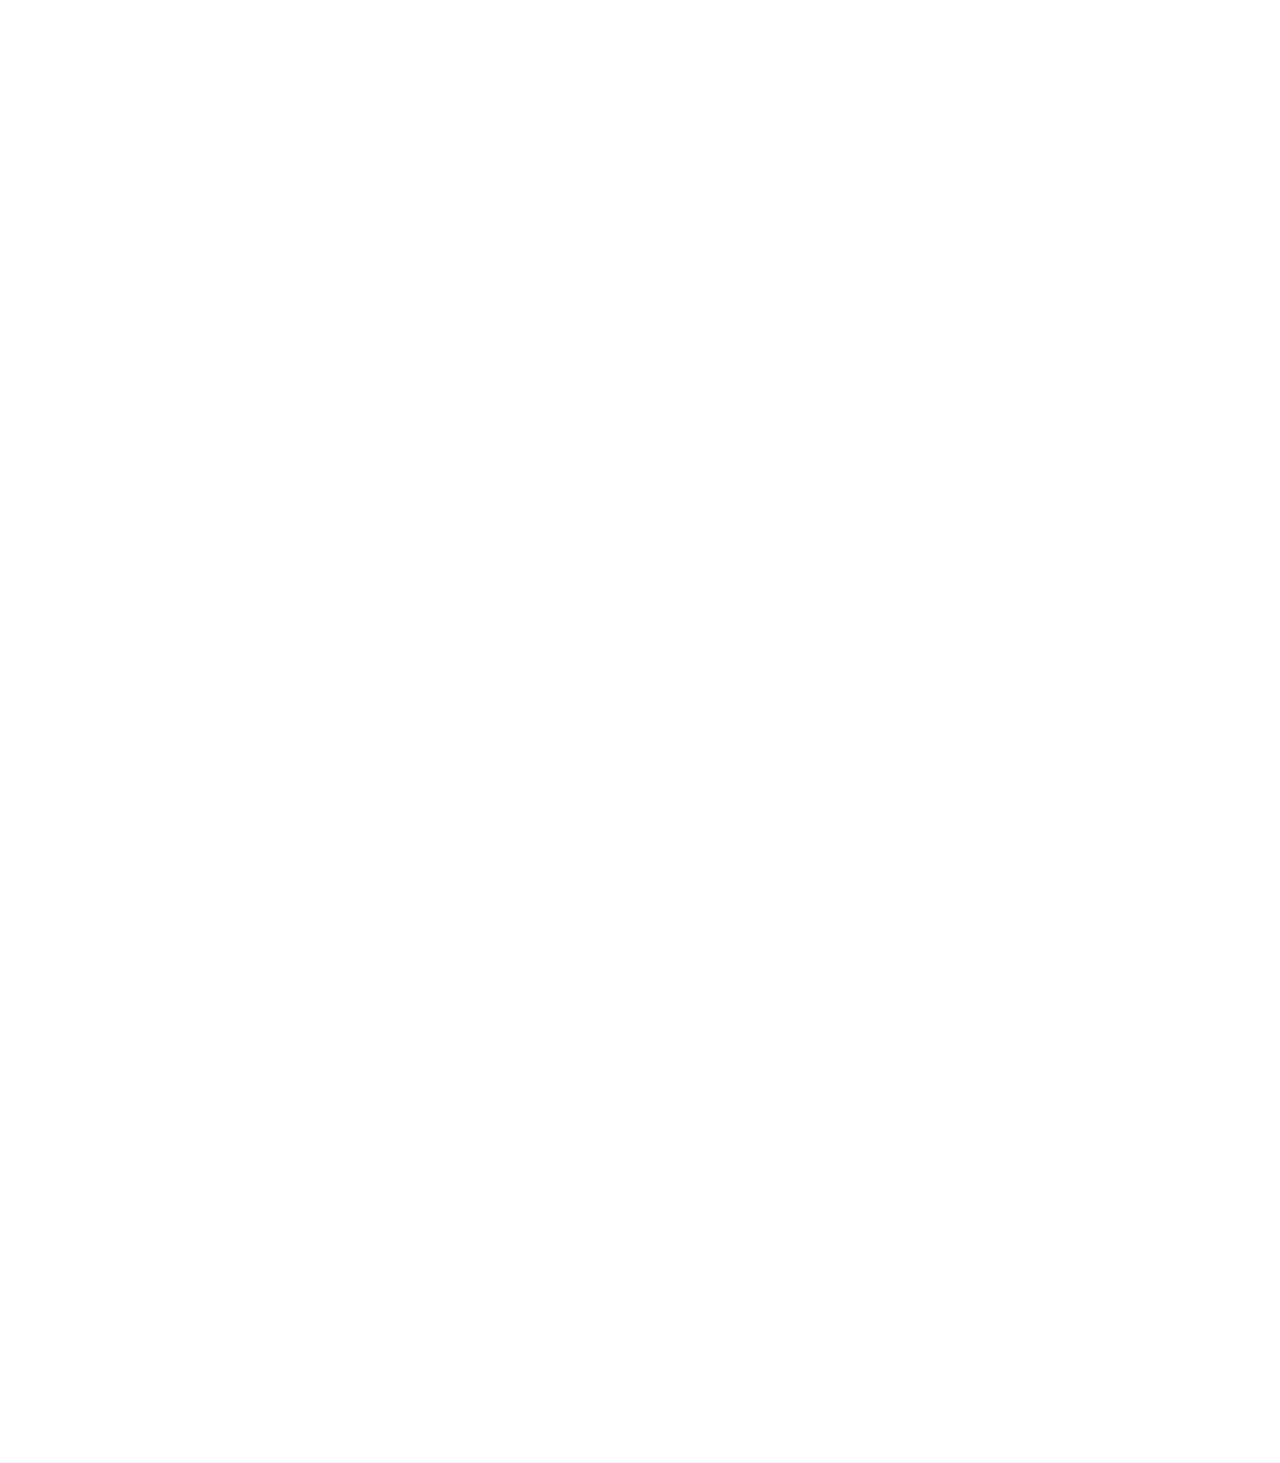
==== cinema/film1.html @ d442d600 "page parameters task" ====
<!DOCTYPE html>
<html lang="en">
  <head>
    <meta charset="UTF-8" />
    <meta http-equiv="X-UA-Compatible" content="IE=edge" />
    <meta name="viewport" content="width=device-width, initial-scale=1.0" />
    <script async src="../js/index.js" type="text/javascript"></script>
    <link rel="stylesheet" href="css/film.css ">
    <title>Film1</title>
  </head>
  <body>
    <div class="display">
        
    </div>
  </body>
</html>
---- cinema/css/film.css ----
@import url('https://fonts.googleapis.com/css2?family=Inter:wght@100..900&display=swap');
* {
    margin: 0 auto ;
    padding:0 auto;
}

body{
    background-color: rgb(227, 214, 240);
    max-width: 100%;
    max-height: 100%;
}
.display{
    background-color:rgba(255, 255, 255, 1) ;
    width: 1440px;
    height: 1463.14px;  
}
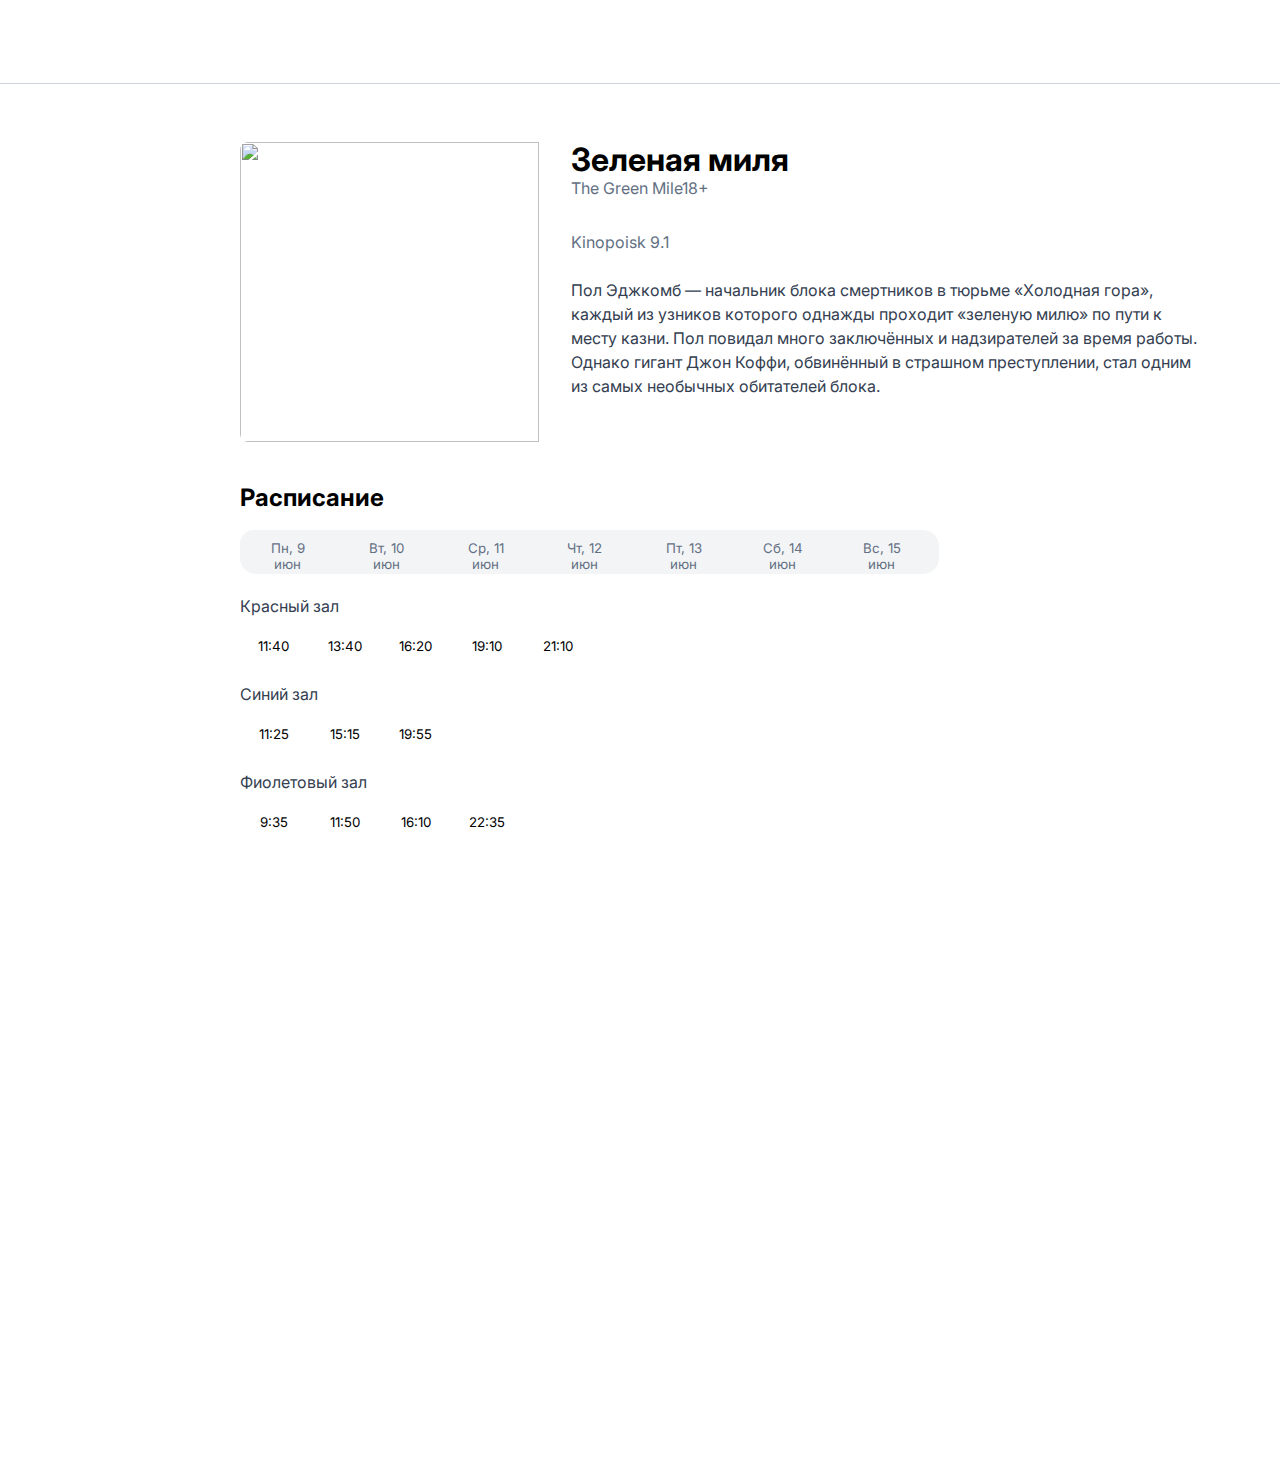
==== commit fa38189d: "add new" ====
--- a/cinema/film1.html
+++ b/cinema/film1.html
@@ -1,16 +1,99 @@
 <!DOCTYPE html>
 <html lang="en">
-  <head>
+
+<head>
     <meta charset="UTF-8" />
     <meta http-equiv="X-UA-Compatible" content="IE=edge" />
     <meta name="viewport" content="width=device-width, initial-scale=1.0" />
     <script async src="../js/index.js" type="text/javascript"></script>
     <link rel="stylesheet" href="css/film.css ">
     <title>Film1</title>
-  </head>
-  <body>
+</head>
+
+<body>
     <div class="display">
-        
+        <div class="header">
+
+            <div class="first_block">
+
+                <div class="element">
+                    <a href="#"><img src="img/shiftcinema.svg" style="padding-right: 20px; " alt=""></a>
+                    <a href="#"><img src="img/profile.svg" style="padding-right: 20px; " alt=""></a>
+                    <a href="#"><img src="img/ticket.svg" style="padding-right: 484px; " alt=""></a>
+                    <a href="#"><img src="img/exit.svg" alt=""></a>
+                </div>
+            </div>
+        </div>
+        <div class="back">
+            <a href="#"><img src="img/back.png" alt=""></a>
+        </div>
+
+
+        <div class="page">
+            <div class="film">
+                <img src="img/film_1.webp" alt="">
+                <div class="information">
+                    <h1>Зеленая миля</h1>
+                    <p class="subtitle">The Green Mile18+</p>
+                    <div class="rate">
+                        <img src="img/goldstar.svg" alt="">
+                        <img src="img/goldstar.svg" alt="">
+                        <img src="img/goldstar.svg" alt="">
+                        <img src="img/goldstar.svg" alt="">
+                        <img src="img/goldstar.svg" alt="">
+                        <p class="subtitle">Kinopoisk 9.1</p>
+                    </div>
+                    <div class="opisanie">
+                        <p class="text">Пол Эджкомб — начальник блока смертников в тюрьме «Холодная гора», каждый из
+                            узников которого однажды проходит «зеленую милю» по пути к месту казни. Пол повидал много
+                            заключённых и надзирателей за время работы. Однако гигант Джон Коффи, обвинённый в страшном
+                            преступлении, стал одним из самых необычных обитателей блока.</p>
+                    </div>
+                </div>
+            </div>
+
+            <div class="timetable">
+                <h2>Расписание</h2>
+                <div class="timetable1">
+                    <div class="week">
+                        <button class="day">Пн, 9 июн</button>
+                        <button class="day">Вт, 10 июн</button>
+                        <button class="day">Ср, 11 июн</button>
+                        <button class="day">Чт, 12 июн</button>
+                        <button class="day">Пт, 13 июн</button>
+                        <button class="day">Сб, 14 июн</button>
+                        <button class="day">Вс, 15 июн</button>
+                    </div>
+                    <div class="time">
+                        <div class="room1">
+                            <p class="room">Красный зал</p>
+                            <button class="clock">11:40</button>
+                            <button class="clock">13:40</button>
+                            <button class="clock">16:20</button>
+                            <button class="clock">19:10</button>
+                            <button class="clock">21:10</button>
+                        </div>
+                        <div class="room1">
+                            <p class="room">Cиний зал</p>
+                            <button class="clock">11:25</button>
+                            <button class="clock">15:15</button>
+                            <button class="clock">19:55</button>
+                        </div>
+                        <div class="room1">
+                            <p class="room">Фиолетовый зал</p>
+                            <button class="clock">9:35</button>
+                            <button class="clock">11:50</button>
+                            <button class="clock">16:10</button>
+                            <button class="clock">22:35</button>
+                        </div>
+                        
+
+                    </div>
+
+                </div>
+            </div>
+        </div>
     </div>
-  </body>
+</body>
+
 </html>--- a/cinema/css/film.css
+++ b/cinema/css/film.css
@@ -13,4 +13,153 @@
     background-color:rgba(255, 255, 255, 1) ;
     width: 1440px;
     height: 1463.14px;  
+}
+.header {
+    height: 83.14px; 
+    max-width: 1440px; 
+    border-bottom: 1px solid #CED2DA; 
+}
+
+.first_block { 
+    
+    justify-content: space-between; 
+    max-width: 960px; 
+    height: 39.14px; 
+    padding-top: 22px;
+    padding-bottom: 22px;
+} 
+.back{
+    padding-top: 16px;
+    padding-bottom: 24px;
+    gap: 16px;
+
+}
+ .page{
+    width: 100%;
+    height: 1308px;
+ }
+ .film{
+    display: flex;
+    justify-content: space-between;
+    width: 960px;
+    height: 300px;
+ }
+ .film>img{
+    width: 298.67px;
+    height: 300px;
+    border-radius: 8px;
+    padding-right: 32px;
+ }
+ .information{  
+    width: 629px;
+    height: 300px;
+ }
+ .information>h1{
+    font-family: Inter;
+    font-weight: 700px;
+    size: 32px;
+    line-height: 36px;
+ }
+ .subtitle{
+    font-family: Inter;
+    font-weight: 400px;
+    size: 14px;
+    line-height: 20px;
+    color: rgba(99, 112, 131, 1);
+ }
+.rate{
+    width: 629px;
+    height: 48px;
+    padding-top: 16px;
+    padding-bottom: 16px; 
+}
+.opisanie{
+    width: 629px;
+    height: 160px;
+}
+.text{
+    font-family: Inter;
+    font-weight: 400px;
+    size: 16px;
+    line-height: 24px;
+    color: rgba(52, 64, 81, 1);
+}
+.timetable{
+    padding-top: 40px;
+    padding-left: 240px;
+    margin: 0px;
+    width: 928px;
+    height: 888px;
+}
+.timetable>h2{
+    font-family: Inter;
+    font-weight: 700px;
+    line-height: 32px;
+    size: 24px;
+    padding-bottom: 16px;
+}
+.timetable1{
+    width: 699px;
+    height: 356px;
+    margin: 0;
+}
+.week{
+    width: 699px;
+    height: 44px;
+    background-color: rgba(243, 244, 246, 1);
+    border-radius: 16px;
+}
+.day{
+    border: 0;
+    display: inline-block;
+    background-color: rgba(243, 244, 246, 1);
+    color: rgba(99, 112, 131, 1);
+    height: 40px;
+    width: 95px;
+    padding: 10px 16px;
+    border-radius: 14px;
+    font-family: inter;
+
+
+}
+.day:hover{
+    background-color: rgba(255, 255, 255, 1) ;
+    color:rgb(10, 10, 10) ;
+    cursor: pointer;
+}
+.time{
+    width: 377px;
+    height: 288px;
+    padding-top: 24px;
+    margin: 0;
+}
+.room1{
+    width: 377px;
+    height: 72px;
+    padding-bottom: 16px;
+}
+.room{
+    font-family: Inter;
+    font-weight: 400px;
+    size: 12px;
+    line-height: 16px;
+    color: rgba(52, 64, 81, 1);
+    padding-bottom: 12px;
+}
+.clock{
+    background-color:rgba(255, 255, 255, 1) ;
+    border: 1px;
+    border-color: rgb(136, 139, 146);
+    display: inline-block;
+    color: rgb(0, 0, 0);
+    padding: 10px 16px 10px 16px;
+    width: 67px;
+    height: 40px;
+    border-radius: 14px;
+    font-family: Inter;   
+}
+.clock:hover{
+    background-color: rgba(151, 161, 175, 1) ;
+    color:rgb(10, 10, 10) ;
+    cursor: pointer;
 }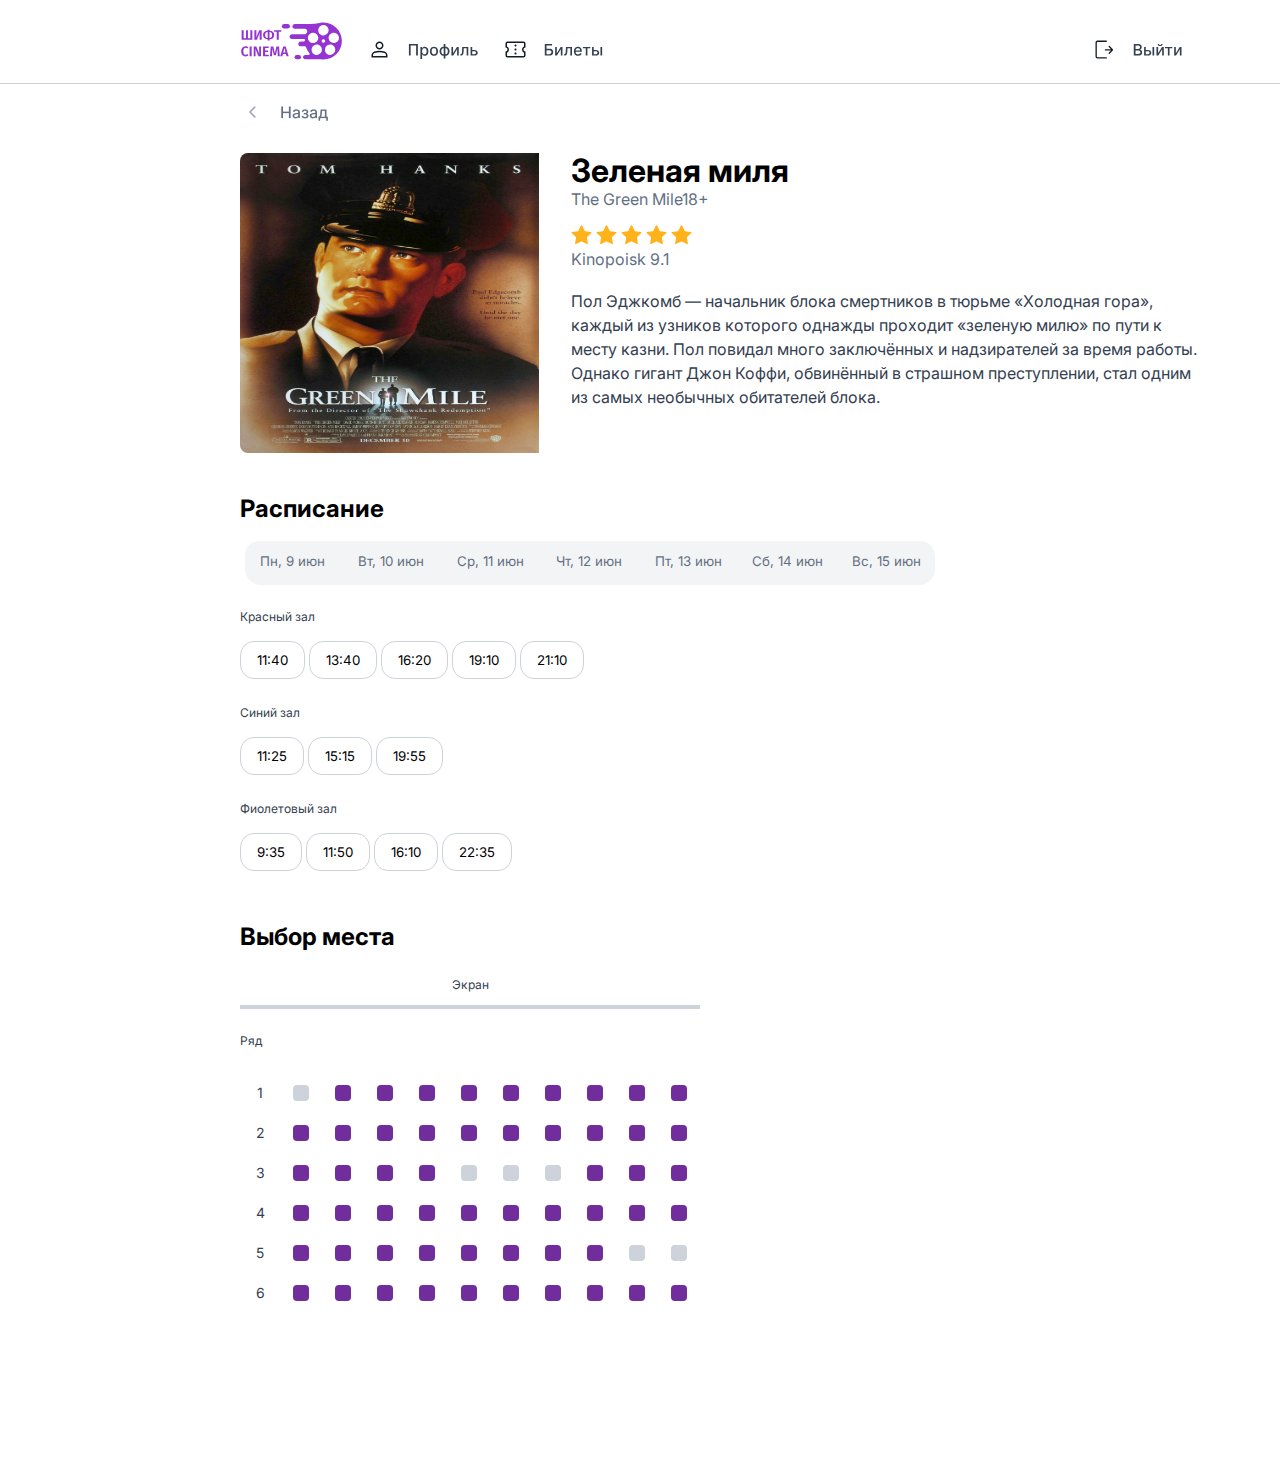
==== commit fc912b6b: "Merge 5171ed2ac1822f2a3e43d519b2f1d99d62dd7525 into bb8431a98065fe971b2090296e4af84a0d9d6fed" ====
--- a/cinema/film1.html
+++ b/cinema/film1.html
@@ -86,10 +86,97 @@
                             <button class="clock">16:10</button>
                             <button class="clock">22:35</button>
                         </div>
-                        
-
                     </div>
-
+                    
+                    <div class="seats">
+                        <h2>Выбор места</h2>
+                        <div class="choise">
+                            <div class="tv">
+                                <p>Экран</p>
+                            </div>
+                            <div class="plases">
+                                <p>Ряд</p>
+                                <div class="row">
+                                    <p>1</p>
+                                    <div class="seat sold"></div>
+                                    <div class="seat"></div>
+                                    <div class="seat"></div>
+                                    <div class="seat"></div>
+                                    <div class="seat"></div>
+                                    <div class="seat"></div>
+                                    <div class="seat"></div>
+                                    <div class="seat"></div>
+                                    <div class="seat"></div>
+                                    <div class="seat"></div>
+                                </div>
+                                <div class="row">
+                                    <p>2</p>
+                                    <div class="seat"></div>
+                                    <div class="seat"></div>
+                                    <div class="seat"></div>
+                                    <div class="seat"></div>
+                                    <div class="seat"></div>
+                                    <div class="seat"></div>
+                                    <div class="seat"></div>
+                                    <div class="seat"></div>
+                                    <div class="seat"></div>
+                                    <div class="seat"></div>
+                                </div>
+                                <div class="row">
+                                    <p>3</p>
+                                    <div class="seat"></div>
+                                    <div class="seat"></div>
+                                    <div class="seat"></div>
+                                    <div class="seat"></div>
+                                    <div class="seat sold"></div>
+                                    <div class="seat sold"></div>
+                                    <div class="seat sold"></div>
+                                    <div class="seat"></div>
+                                    <div class="seat"></div>
+                                    <div class="seat"></div>
+                                </div>
+                                <div class="row">
+                                    <p>4</p>
+                                    <div class="seat"></div>
+                                    <div class="seat"></div>
+                                    <div class="seat"></div>
+                                    <div class="seat"></div>
+                                    <div class="seat"></div>
+                                    <div class="seat"></div>
+                                    <div class="seat"></div>
+                                    <div class="seat"></div>
+                                    <div class="seat"></div>
+                                    <div class="seat"></div>
+                                </div>
+                                <div class="row">
+                                    <p>5</p>
+                                    <div class="seat"></div>
+                                    <div class="seat"></div>
+                                    <div class="seat"></div>
+                                    <div class="seat"></div>
+                                    <div class="seat"></div>
+                                    <div class="seat"></div>
+                                    <div class="seat"></div>
+                                    <div class="seat"></div>
+                                    <div class="seat sold"></div>
+                                    <div class="seat sold"></div>
+                                </div>
+                                <div class="row">
+                                    <p>6</p>
+                                    <div class="seat"></div>
+                                    <div class="seat"></div>
+                                    <div class="seat"></div>
+                                    <div class="seat"></div>
+                                    <div class="seat"></div>
+                                    <div class="seat"></div>
+                                    <div class="seat"></div>
+                                    <div class="seat"></div>
+                                    <div class="seat"></div>
+                                    <div class="seat"></div>
+                                </div>
+                            </div>
+                        </div>
+                    </div>
                 </div>
             </div>
         </div>
--- a/cinema/css/film.css
+++ b/cinema/css/film.css
@@ -104,21 +104,24 @@
     margin: 0;
 }
 .week{
-    width: 699px;
+    width: 690px;
     height: 44px;
     background-color: rgba(243, 244, 246, 1);
     border-radius: 16px;
+    
 }
 .day{
+    position: relative;
     border: 0;
     display: inline-block;
     background-color: rgba(243, 244, 246, 1);
     color: rgba(99, 112, 131, 1);
+    padding: 10px,16px,10px;
+    width: 95px;
     height: 40px;
-    width: 95px;
-    padding: 10px 16px;
     border-radius: 14px;
     font-family: inter;
+
 
 
 }
@@ -136,30 +139,102 @@
 .room1{
     width: 377px;
     height: 72px;
-    padding-bottom: 16px;
+    padding-bottom: 24px;
 }
 .room{
     font-family: Inter;
     font-weight: 400px;
-    size: 12px;
+    font-size: 12px;
     line-height: 16px;
     color: rgba(52, 64, 81, 1);
-    padding-bottom: 12px;
+    padding-bottom: 16px;
 }
 .clock{
-    background-color:rgba(255, 255, 255, 1) ;
-    border: 1px;
-    border-color: rgb(136, 139, 146);
-    display: inline-block;
-    color: rgb(0, 0, 0);
-    padding: 10px 16px 10px 16px;
-    width: 67px;
-    height: 40px;
-    border-radius: 14px;
-    font-family: Inter;   
+        padding: 10px 16px;       
+        background-color: #fff;
+        border: 1px solid #CED2DA;
+        border-radius: 14px;
+        gap: 8px;
+        font-family: Inter; 
 }
 .clock:hover{
     background-color: rgba(151, 161, 175, 1) ;
     color:rgb(10, 10, 10) ;
     cursor: pointer;
-}+}
+.seats{
+    width: 928px;
+    height: 452px;
+    padding-top: 24px;
+}
+.seats>h2{
+    font-family: Inter;
+    font-weight: 700px;
+    line-height: 32px;
+}
+.choise{
+    padding-top: 24px;
+    width: 928px;
+    height: 332px;
+}
+.tv{
+    width: 460px;
+    height: 28px;
+    border-bottom: 4px solid #CED2DA;
+    margin: 0;
+}
+.tv>p{
+    font-family: Inter;
+    font-size: 12px;
+    line-height: 16px;
+    font-weight: 400px;
+    color: #344051;
+    text-align: center;
+}
+.plases{
+    margin: 0;
+    padding-top: 24px;
+    width: 460px;
+    height: 280px;
+}
+.plases>p{
+    font-family: Inter;
+    font-size: 12px;
+    line-height: 16px;
+    font-weight: 400px;
+    color: #344051;
+    padding-bottom: 24px;
+}
+.plases>.row{
+    display: flex;
+}
+.row>p{
+    padding-top: 10px;
+    font-family: Inter;
+    font-size: 14px;
+    line-height: 20px;
+    font-weight: 400px;
+    color: #344051;
+    text-align: center;
+}
+.seat{
+    background-color: #712D9C;
+    width: 16px;
+    height: 16px;
+    border-radius: 4px;
+    margin: 12px 13px;
+  
+}
+.seat.sold{
+    background-color: #CED2DA;
+}
+.seat:not(.sold):hover{
+    background-color: #712D9C;
+    width: 8px;
+    height: 20px;
+    cursor: pointer;
+    border-radius: 12px;
+    padding: 10px 16px;
+    margin: 0;
+    margin: 6,98px 5,75px ;
+}
